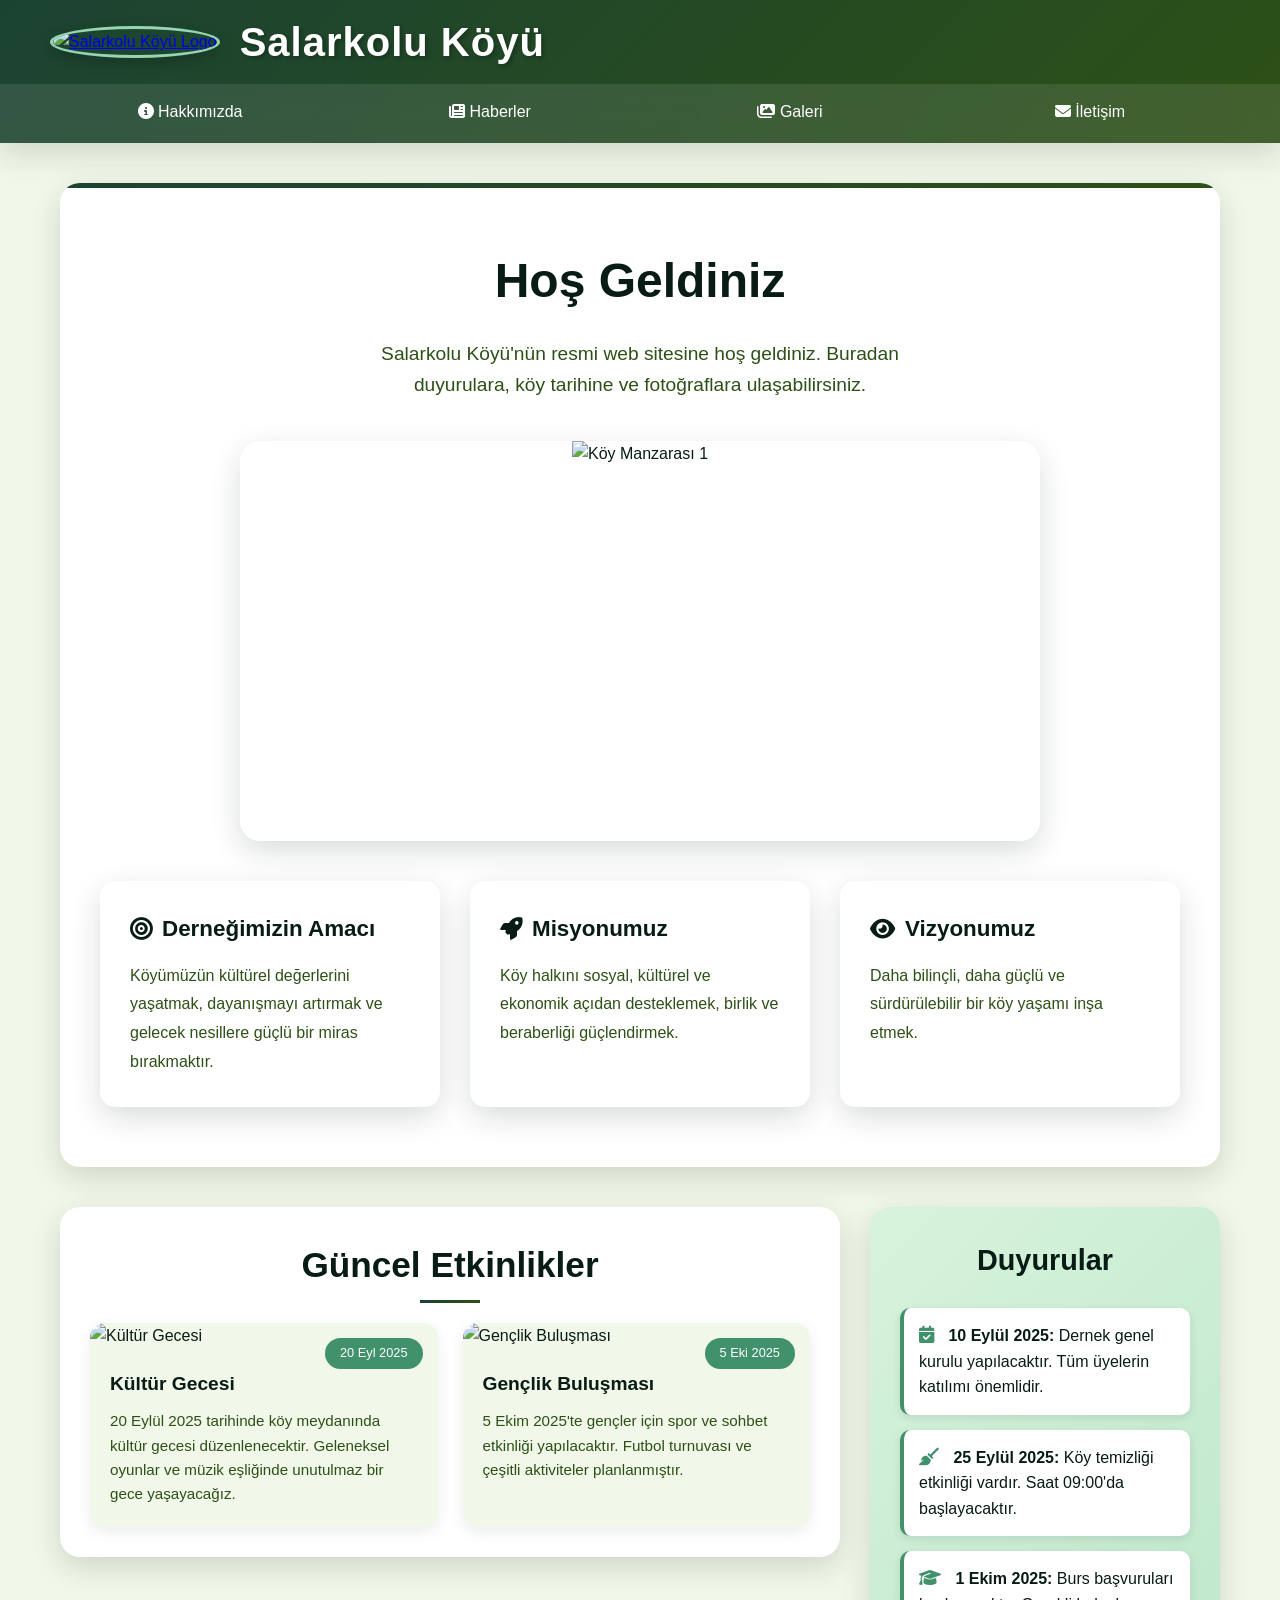
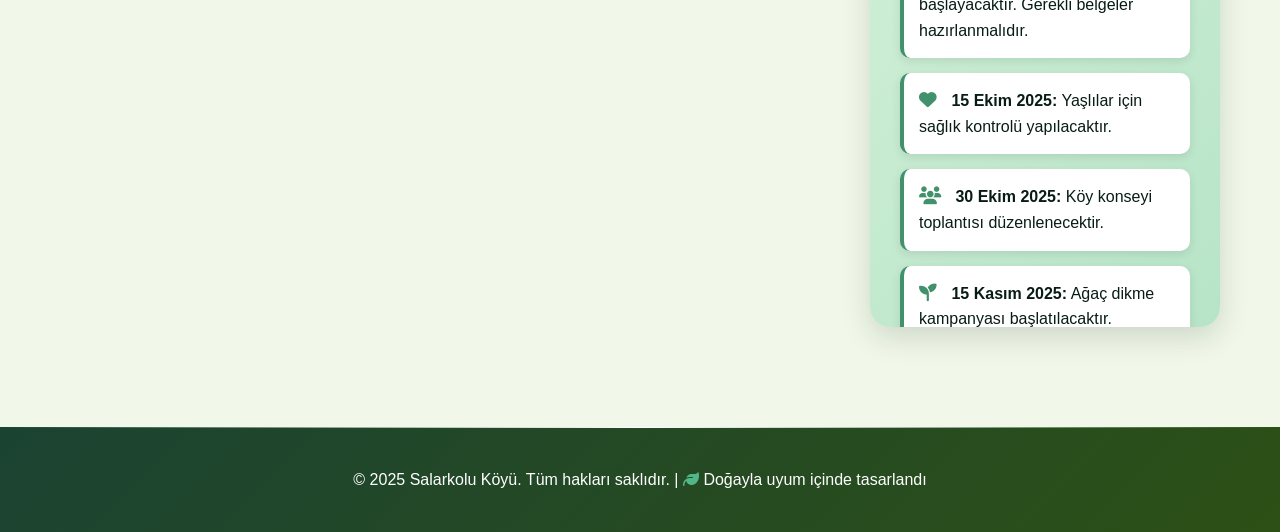
==== index.html @ dda54073 "Add files via upload" ====
<!DOCTYPE html>
<html lang="tr">
<head>
    <meta charset="UTF-8">
    <meta name="viewport" content="width=device-width, initial-scale=1.0">
    <title>Salarkolu Köyü - Resmi Web Sitesi</title>
    <link href="https://cdnjs.cloudflare.com/ajax/libs/font-awesome/6.4.0/css/all.min.css" rel="stylesheet">
    <link rel="stylesheet" href="anasayfa.css">
</head>
<body>
    <!-- Loading Screen -->
    <div class="loading-screen" id="loadingScreen">
        <div class="spinner"></div>
    </div>

    
 

    <header>
        <div class="header-top">
    <!-- LOGO -->
<a href="index.html">
    <img src="img/logo.jpg" alt="Salarkolu Köyü Logo" class="logo">
</a>

    
    <div class="site-title">
        <h1>Salarkolu Köyü</h1>
    </div>
    
    <button class="mobile-menu-toggle" id="mobileMenuToggle">
        <i class="fas fa-bars"></i>
    </button>
</div>


        <nav>
            <ul id="navMenu">
                <li class="dropdown">
                    <a href="hakkımızda.html"><i class="fas fa-info-circle"></i> Hakkımızda</a>
                </li>
                <li class="dropdown">
                    <a href="haberler.html"><i class="fas fa-newspaper"></i> Haberler</a>
                </li>
                <li class="dropdown">
                    <a href="galeri.html"><i class="fas fa-images"></i> Galeri</a>
                </li>
                <li><a href="iletişim.html"><i class="fas fa-envelope"></i> İletişim</a></li>
            </ul>
        </nav>
    </header>

    <main>
        <section class="hero fade-in">
            <h2>Hoş Geldiniz</h2>
            <p>Salarkolu Köyü'nün resmi web sitesine hoş geldiniz. Buradan duyurulara, köy tarihine ve fotoğraflara ulaşabilirsiniz.</p>
            
            <!-- ANA SAYFA SLIDER FOTOĞRAFLARI GÜNCELLENDİ -->
            <div class="slider">
                <div class="slider-container" id="sliderContainer">
                    <div class="slide active">
                        <img src="img/foto1.jpg" alt="Köy Manzarası 1">
                    </div>
                    <div class="slide">
                        <img src="img/foto2.jpg" alt="Köy Manzarası 2">
                    </div>
                    <div class="slide">
                        <img src="img/foto3.jpg" alt="Köy Manzarası 3">
                    </div>
                    <div class="slide">
                        <img src="img/foto4.jpg" alt="Köy Manzarası 4">
                    </div>
                    <div class="slide">
                        <img src="img/foto5.jpg" alt="Köy Manzarası 5">
                    </div>
                    <div class="slide">
                        <img src="img/foto6.jpg" alt="Köy Manzarası 6">
                    </div>
                </div>
                
                <button class="slider-arrow prev" id="prevSlide">
                    <i class="fas fa-chevron-left"></i>
                </button>
                <button class="slider-arrow next" id="nextSlide">
                    <i class="fas fa-chevron-right"></i>
                </button>
                
                <div class="slider-nav" id="sliderNav"></div>
            </div>

            <div class="about-association fade-in">
                <div class="about-card">
                    <h3><i class="fas fa-bullseye"></i> Derneğimizin Amacı</h3>
                    <p>Köyümüzün kültürel değerlerini yaşatmak, dayanışmayı artırmak ve gelecek nesillere güçlü bir miras bırakmaktır.</p>
                </div>

                <div class="about-card">
                    <h3><i class="fas fa-rocket"></i> Misyonumuz</h3>
                    <p>Köy halkını sosyal, kültürel ve ekonomik açıdan desteklemek, birlik ve beraberliği güçlendirmek.</p>
                </div>

                <div class="about-card">
                    <h3><i class="fas fa-eye"></i> Vizyonumuz</h3>
                    <p>Daha bilinçli, daha güçlü ve sürdürülebilir bir köy yaşamı inşa etmek.</p>
                </div>
            </div>
        </section>

        <div class="content-grid">
            <section class="news fade-in">
                <h2>Güncel Etkinlikler</h2>
                <div class="news-container">
                    <article class="news-card" style="position: relative;">
                        <div class="news-card-date">20 Eyl 2025</div>
                        <img src="img/foto1.jpg" alt="Kültür Gecesi">
                        <div class="news-card-content">
                            <h3>Kültür Gecesi</h3>
                            <p>20 Eylül 2025 tarihinde köy meydanında kültür gecesi düzenlenecektir. Geleneksel oyunlar ve müzik eşliğinde unutulmaz bir gece yaşayacağız.</p>
                        </div>
                    </article>

                    <article class="news-card" style="position: relative;">
                        <div class="news-card-date">5 Eki 2025</div>
                        <img src="img/foto2.jpg" alt="Gençlik Buluşması">
                        <div class="news-card-content">
                            <h3>Gençlik Buluşması</h3>
                            <p>5 Ekim 2025'te gençler için spor ve sohbet etkinliği yapılacaktır. Futbol turnuvası ve çeşitli aktiviteler planlanmıştır.</p>
                        </div>
                    </article>
                </div>
            </section>

            <aside class="announcements fade-in">
                <h2>Duyurular</h2>
                <ul>
                    <li>
                        <i class="fas fa-calendar-check"></i>
                        <strong>10 Eylül 2025:</strong> Dernek genel kurulu yapılacaktır. Tüm üyelerin katılımı önemlidir.
                    </li>
                    <li>
                        <i class="fas fa-broom"></i>
                        <strong>25 Eylül 2025:</strong> Köy temizliği etkinliği vardır. Saat 09:00'da başlayacaktır.
                    </li>
                    <li>
                        <i class="fas fa-graduation-cap"></i>
                        <strong>1 Ekim 2025:</strong> Burs başvuruları başlayacaktır. Gerekli belgeler hazırlanmalıdır.
                    </li>
                    <li>
                        <i class="fas fa-heart"></i>
                        <strong>15 Ekim 2025:</strong> Yaşlılar için sağlık kontrolü yapılacaktır.
                    </li>
                    <li>
                        <i class="fas fa-users"></i>
                        <strong>30 Ekim 2025:</strong> Köy konseyi toplantısı düzenlenecektir.
                    </li>
                    <li>
                        <i class="fas fa-seedling"></i>
                        <strong>15 Kasım 2025:</strong> Ağaç dikme kampanyası başlatılacaktır.
                    </li>
                </ul>
            </aside>
        </div>
    </main>

    <footer>
        <p>&copy; 2025 Salarkolu Köyü. Tüm hakları saklıdır. | <i class="fas fa-leaf" style="color: #52b788;"></i> Doğayla uyum içinde tasarlandı</p>
    </footer>

    <script src="script.js"></script>
</body>
</html>
---- anasayfa.css ----
:root {
    --primary-color: #1b4332;
    --secondary-color: #2d5016;
    --accent-color: #52b788;
    --success-color: #40916c;
    --light-green: #95d5b2;
    --dark-green: #081c15;
    --light-bg: #f1f8e9;
    --dark-text: #081c15;
    --light-text: #2d5016;
    --white: #ffffff;
    --shadow: 0 10px 30px rgba(8,28,21,0.15);
    --shadow-hover: 0 20px 40px rgba(8,28,21,0.2);
    --gradient: linear-gradient(135deg, #1b4332 0%, #2d5016 100%);
    --gradient-green: linear-gradient(135deg, #d8f3dc 0%, #b7e4c7 100%);
    --gradient-light: linear-gradient(135deg, #95d5b2 0%, #74c69d 100%);
}

* {
    margin: 0;
    padding: 0;
    box-sizing: border-box;
}

body {
    font-family: 'Segoe UI', Tahoma, Geneva, Verdana, sans-serif;
    line-height: 1.6;
    color: var(--dark-text);
    background-color: var(--light-bg);
    overflow-x: hidden;
}

/* ==================== LOGO VE HEADER ==================== */
header {
    background: var(--gradient);
    color: var(--white);
    position: sticky;
    top: 0;
    z-index: 100;
    box-shadow: var(--shadow);
}

.header-top {
    display: flex;
    align-items: center;
    gap: 20px;
    padding: 10px;
    max-width: 1200px;
    margin: 0 auto;
}

.logo {
    width: 80px;
    height: 80px;
    border-radius: 50%;
    object-fit: cover;
    border: 3px solid var(--light-green);
    box-shadow: 0 5px 15px rgba(0,0,0,0.2);
    animation: fadeInLeft 1s ease-out;
}

.site-title h1 {
    font-size: 2.5rem;
    font-weight: 700;
    letter-spacing: 1px;
    text-shadow: 2px 2px 4px rgba(0,0,0,0.3);
    animation: fadeInRight 1s ease-out;
}

/* Navigation */
nav {
    background: rgba(255,255,255,0.1);
    backdrop-filter: blur(10px);
}

nav ul {
    list-style: none;
    display: flex;
    gap: 0;
    max-width: 1200px;
    margin: 0 auto;
    padding: 0;
}

nav ul li {
    position: relative;
    flex: 1;
}

nav ul li a {
    color: var(--white);
    text-decoration: none;
    padding: 15px 20px;
    display: block;
    text-align: center;
    font-weight: 500;
    transition: all 0.3s ease;
    border-bottom: 3px solid transparent;
}

nav ul li:hover > a,
nav ul li.active > a {
    background: rgba(255,255,255,0.2);
    border-bottom-color: var(--light-green);
    transform: translateY(-2px);
}

.dropdown-content {
    position: absolute;
    top: 100%;
    left: 0;
    right: 0;
    background: var(--white);
    box-shadow: var(--shadow);
    border-radius: 0 0 10px 10px;
    opacity: 0;
    visibility: hidden;
    transform: translateY(-10px);
    transition: all 0.3s ease;
    z-index: 200;
}

.dropdown:hover .dropdown-content {
    opacity: 1;
    visibility: visible;
    transform: translateY(0);
}

.dropdown-content li a {
    color: var(--dark-text);
    padding: 12px 20px;
    border: none;
    border-bottom: 1px solid var(--light-bg);
}

.dropdown-content li:last-child a {
    border-bottom: none;
}

.dropdown-content li a:hover {
    background: var(--light-bg);
    color: var(--success-color);
    transform: translateX(5px);
}

/* Mobile Menu Toggle */
.mobile-menu-toggle {
    display: none;
    background: none;
    border: none;
    color: var(--white);
    font-size: 24px;
    cursor: pointer;
    margin-left: auto;
}


/* Main Content */
main {
    max-width: 1200px;
    margin: 0 auto;
    padding: 40px 20px;
}

/* Hero Section */
.hero {
    text-align: center;
    padding: 60px 40px;
    background: var(--white);
    border-radius: 20px;
    box-shadow: var(--shadow);
    margin-bottom: 40px;
    position: relative;
    overflow: hidden;
}

.hero::before {
    content: '';
    position: absolute;
    top: 0;
    left: 0;
    right: 0;
    height: 5px;
    background: var(--gradient);
}

.hero h2 {
    font-size: 3rem;
    margin-bottom: 20px;
    color: var(--dark-text);
    animation: fadeInUp 1s ease-out 0.3s both;
}

.hero > p {
    font-size: 1.2rem;
    color: var(--light-text);
    max-width: 600px;
    margin: 0 auto 40px;
    animation: fadeInUp 1s ease-out 0.5s both;
}

/* Image Slider */
.slider {
    max-width: 800px;
    margin: 0 auto 40px;
    border-radius: 20px;
    overflow: hidden;
    box-shadow: var(--shadow);
    position: relative;
    animation: fadeInUp 1s ease-out 0.7s both;
}

.slider-container {
    position: relative;
    width: 100%;
    height: 400px;
}

.slide {
    position: absolute;
    top: 0;
    left: 0;
    width: 100%;
    height: 100%;
    opacity: 0;
    transition: opacity 1s ease-in-out;
}

.slide.active {
    opacity: 1;
}

.slide img {
    width: 100%;
    height: 100%;
    object-fit: cover;
}

.slider-nav {
    position: absolute;
    bottom: 20px;
    left: 50%;
    transform: translateX(-50%);
    display: flex;
    gap: 10px;
}

.slider-dot {
    width: 12px;
    height: 12px;
    border-radius: 50%;
    background: rgba(255,255,255,0.5);
    cursor: pointer;
    transition: all 0.3s ease;
}

.slider-dot.active {
    background: var(--white);
    transform: scale(1.3);
}

.slider-arrow {
    position: absolute;
    top: 50%;
    transform: translateY(-50%);
    background: rgba(0,0,0,0.5);
    color: var(--white);
    border: none;
    width: 50px;
    height: 50px;
    border-radius: 50%;
    cursor: pointer;
    font-size: 20px;
    transition: all 0.3s ease;
    opacity: 0;
}

.slider:hover .slider-arrow {
    opacity: 1;
}

.slider-arrow.prev {
    left: 20px;
}

.slider-arrow.next {
    right: 20px;
}

.slider-arrow:hover {
    background: rgba(0,0,0,0.7);
    transform: translateY(-50%) scale(1.1);
}

/* About Section */
.about-association {
    display: grid;
    grid-template-columns: repeat(auto-fit, minmax(300px, 1fr));
    gap: 30px;
    margin-top: 40px;
}

.about-card {
    background: var(--white);
    padding: 30px;
    border-radius: 15px;
    box-shadow: var(--shadow);
    text-align: left;
    transition: all 0.3s ease;
    position: relative;
    overflow: hidden;
}

.about-card::before {
    content: '';
    position: absolute;
    top: 0;
    left: 0;
    width: 100%;
    height: 4px;
    background: var(--gradient);
    transform: scaleX(0);
    transition: transform 0.3s ease;
}

.about-card:hover {
    transform: translateY(-5px);
    box-shadow: var(--shadow-hover);
}

.about-card:hover::before {
    transform: scaleX(1);
}

.about-card h3 {
    color: var(--dark-text);
    margin-bottom: 15px;
    font-size: 1.4rem;
    display: flex;
    align-items: center;
    gap: 10px;
}

.about-card p {
    color: var(--light-text);
    line-height: 1.8;
}

/* Content Grid */
.content-grid {
    display: grid;
    grid-template-columns: 1fr 350px;
    gap: 30px;
    margin-top: 40px;
    align-items: start;
}

/* Sticky Announcements */
.announcements {
    position: sticky;
    top: 20px;
    background: var(--gradient-green);
    padding: 30px;
    border-radius: 20px;
    box-shadow: var(--shadow);
    height: fit-content;
    max-height: 80vh;
    overflow-y: auto;
}

/* News Section */
.news {
    background: var(--white);
    padding: 30px;
    border-radius: 20px;
    box-shadow: var(--shadow);
}

.news h2 {
    margin-bottom: 30px;
    color: var(--dark-text);
    text-align: center;
    font-size: 2.2rem;
    position: relative;
}

.news h2::after {
    content: '';
    position: absolute;
    bottom: -10px;
    left: 50%;
    transform: translateX(-50%);
    width: 60px;
    height: 3px;
    background: var(--gradient);
}

.news-container {
    display: grid;
    grid-template-columns: repeat(auto-fit, minmax(280px, 1fr));
    gap: 25px;
}

.news-card {
    background: var(--light-bg);
    border-radius: 15px;
    overflow: hidden;
    box-shadow: 0 5px 15px rgba(0,0,0,0.08);
    transition: all 0.3s ease;
    cursor: pointer;
}

.news-card:hover {
    transform: translateY(-8px);
    box-shadow: var(--shadow-hover);
}

.news-card img {
    width: 100%;
    height: 200px;
    object-fit: cover;
    transition: transform 0.3s ease;
}

.news-card:hover img {
    transform: scale(1.05);
}

.news-card-content {
    padding: 20px;
}

.news-card h3 {
    color: var(--dark-text);
    margin-bottom: 10px;
    font-size: 1.2rem;
}

.news-card p {
    color: var(--light-text);
    font-size: 0.95rem;
    line-height: 1.6;
}

.news-card-date {
    background: var(--success-color);
    color: var(--white);
    padding: 5px 15px;
    border-radius: 20px;
    font-size: 0.8rem;
    position: absolute;
    top: 15px;
    right: 15px;
}

.announcements h2 {
    margin-bottom: 25px;
    color: var(--dark-text);
    text-align: center;
    font-size: 1.8rem;
}

.announcements ul {
    list-style: none;
}

.announcements li {
    background: var(--white);
    margin-bottom: 15px;
    padding: 15px;
    border-radius: 10px;
    box-shadow: 0 3px 10px rgba(8,28,21,0.1);
    border-left: 4px solid var(--success-color);
    transition: all 0.3s ease;
    cursor: pointer;
}

.announcements li:hover {
    transform: translateX(5px);
    box-shadow: 0 5px 15px rgba(8,28,21,0.15);
    border-left-color: var(--accent-color);
}

.announcements li i {
    color: var(--success-color);
    margin-right: 10px;
    font-size: 1.1rem;
}

/* Footer */
footer {
    background: var(--gradient);
    color: var(--white);
    text-align: center;
    padding: 40px 20px;
    margin-top: 60px;
    position: relative;
}

footer::before {
    content: '';
    position: absolute;
    top: 0;
    left: 0;
    right: 0;
    height: 1px;
    background: linear-gradient(90deg, transparent, var(--white), transparent);
}

/* Animations */
@keyframes fadeInUp {
    from {
        opacity: 0;
        transform: translateY(30px);
    }
    to {
        opacity: 1;
        transform: translateY(0);
    }
}

@keyframes fadeInLeft {
    from {
        opacity: 0;
        transform: translateX(-30px);
    }
    to {
        opacity: 1;
        transform: translateX(0);
    }
}

@keyframes fadeInRight {
    from {
        opacity: 0;
        transform: translateX(30px);
    }
    to {
        opacity: 1;
        transform: translateX(0);
    }
}

.fade-in {
    opacity: 0;
    transform: translateY(30px);
    transition: all 0.6s ease;
}

.fade-in.visible {
    opacity: 1;
    transform: translateY(0);
}

/* Responsive Design */
@media (max-width: 768px) {
    .mobile-menu-toggle {
        display: block;
    }

    nav ul {
        display: none;
        flex-direction: column;
        position: absolute;
        top: 100%;
        left: 0;
        right: 0;
        background: var(--white);
        box-shadow: var(--shadow);
    }

    nav ul.active {
        display: flex;
    }

    nav ul li a {
        color: var(--dark-text);
        border-bottom: 1px solid var(--light-bg);
    }

    .content-grid {
        grid-template-columns: 1fr;
    }

    .announcements {
        position: static;
        order: -1;
        max-height: none;
    }

    .hero h2 {
        font-size: 2rem;
    }

    .site-title h1 {
        font-size: 1.8rem;
    }

    .slider-container {
        height: 250px;
    }

    .about-association {
        grid-template-columns: 1fr;
    }
}

/* Utility Classes */
.text-center { text-align: center; }
.mb-20 { margin-bottom: 20px; }
.mt-20 { margin-top: 20px; }
.p-20 { padding: 20px; }

/* Ripple Effect Styles */
.ripple {
    position: absolute;
    border-radius: 50%;
    background-color: rgba(255, 255, 255, 0.6);
    transform: scale(0);
    animation: ripple 600ms linear;
    pointer-events: none;
}

@keyframes ripple {
    to {
        transform: scale(4);
        opacity: 0;
    }
}
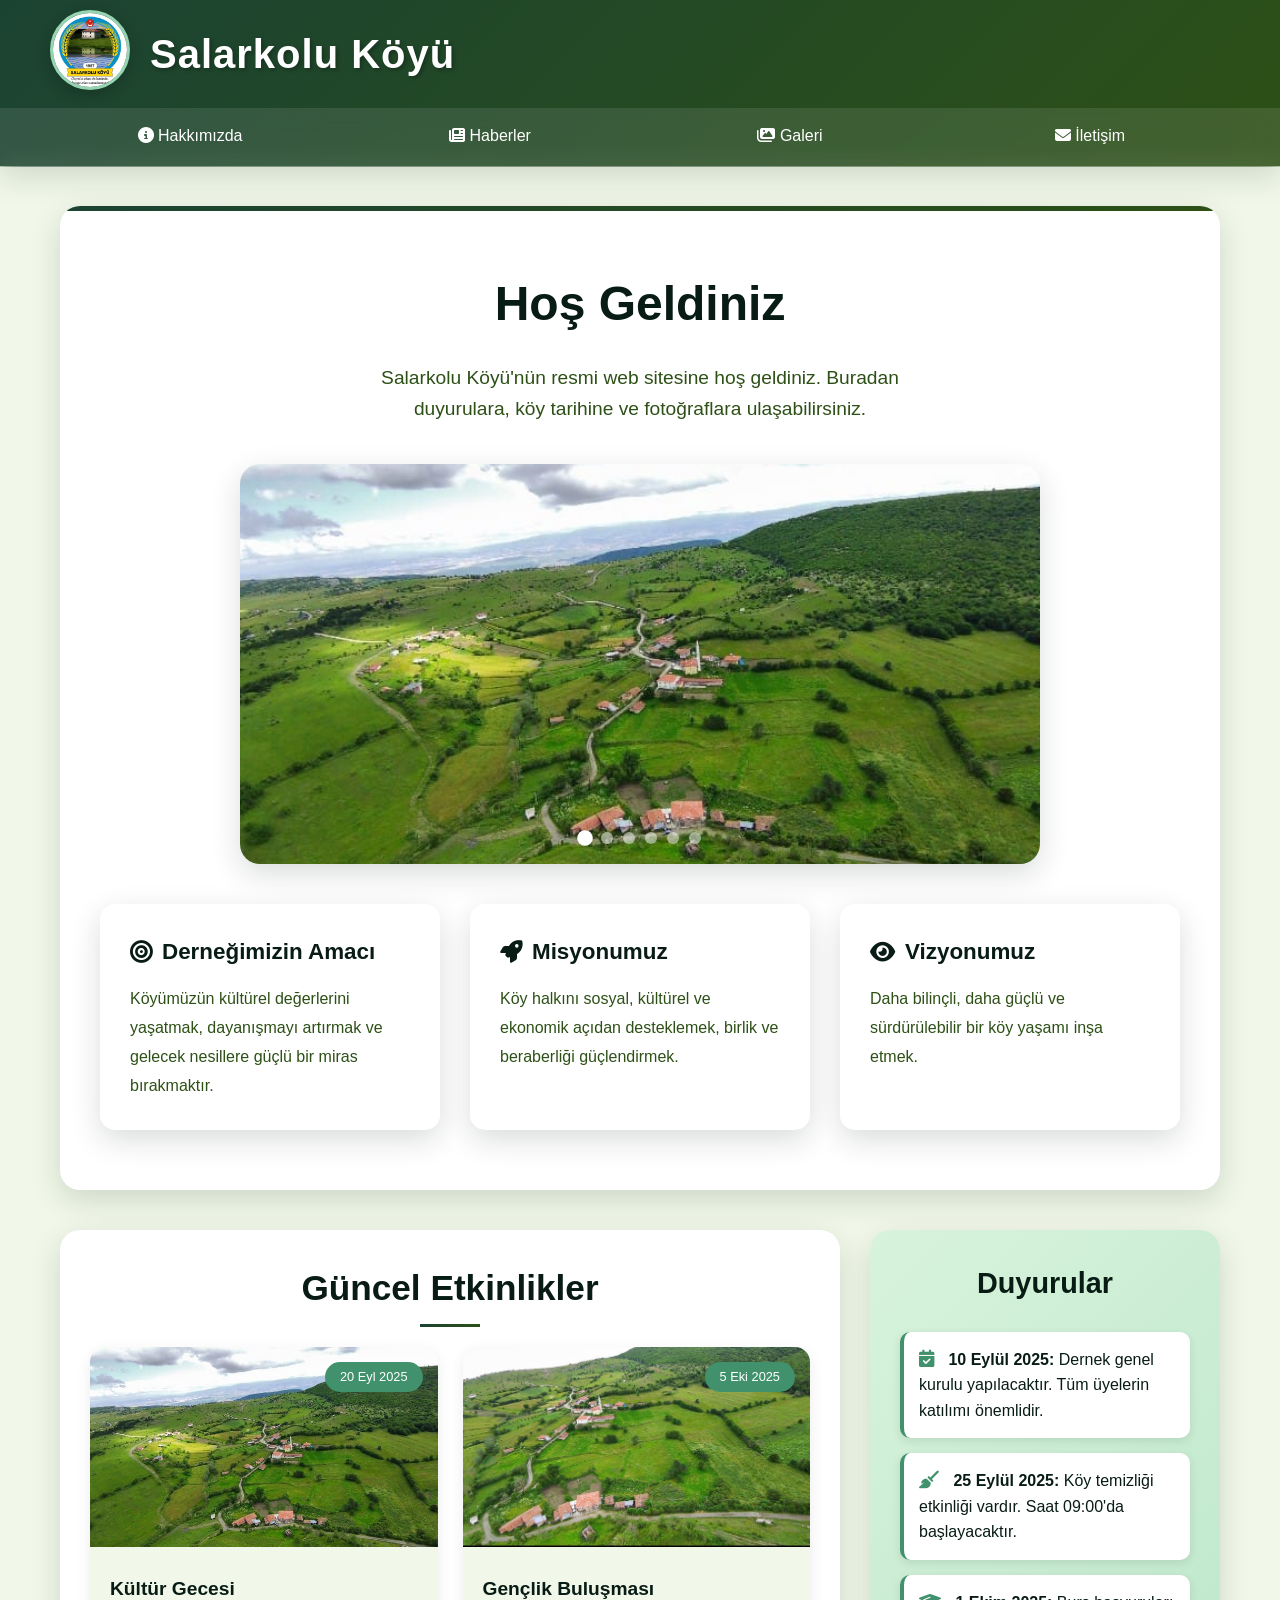
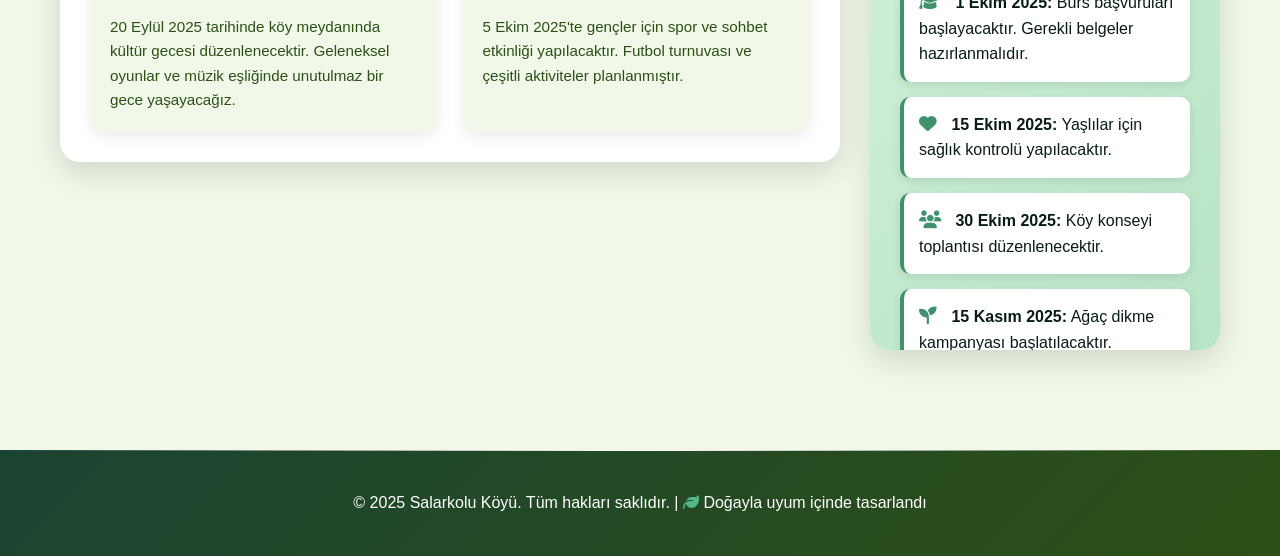
==== commit 28bd4829: "README ve proje dosyalari guncellendi" ====
--- a/index.html
+++ b/index.html
@@ -1,172 +1,172 @@
-
-<!DOCTYPE html>
-<html lang="tr">
-<head>
-    <meta charset="UTF-8">
-    <meta name="viewport" content="width=device-width, initial-scale=1.0">
-    <title>Salarkolu Köyü - Resmi Web Sitesi</title>
-    <link href="https://cdnjs.cloudflare.com/ajax/libs/font-awesome/6.4.0/css/all.min.css" rel="stylesheet">
-    <link rel="stylesheet" href="anasayfa.css">
-</head>
-<body>
-    <!-- Loading Screen -->
-    <div class="loading-screen" id="loadingScreen">
-        <div class="spinner"></div>
-    </div>
-
-    
- 
-
-    <header>
-        <div class="header-top">
-    <!-- LOGO -->
-<a href="index.html">
-    <img src="img/logo.jpg" alt="Salarkolu Köyü Logo" class="logo">
-</a>
-
-    
-    <div class="site-title">
-        <h1>Salarkolu Köyü</h1>
-    </div>
-    
-    <button class="mobile-menu-toggle" id="mobileMenuToggle">
-        <i class="fas fa-bars"></i>
-    </button>
-</div>
-
-
-        <nav>
-            <ul id="navMenu">
-                <li class="dropdown">
-                    <a href="hakkımızda.html"><i class="fas fa-info-circle"></i> Hakkımızda</a>
-                </li>
-                <li class="dropdown">
-                    <a href="haberler.html"><i class="fas fa-newspaper"></i> Haberler</a>
-                </li>
-                <li class="dropdown">
-                    <a href="galeri.html"><i class="fas fa-images"></i> Galeri</a>
-                </li>
-                <li><a href="iletişim.html"><i class="fas fa-envelope"></i> İletişim</a></li>
-            </ul>
-        </nav>
-    </header>
-
-    <main>
-        <section class="hero fade-in">
-            <h2>Hoş Geldiniz</h2>
-            <p>Salarkolu Köyü'nün resmi web sitesine hoş geldiniz. Buradan duyurulara, köy tarihine ve fotoğraflara ulaşabilirsiniz.</p>
-            
-            <!-- ANA SAYFA SLIDER FOTOĞRAFLARI GÜNCELLENDİ -->
-            <div class="slider">
-                <div class="slider-container" id="sliderContainer">
-                    <div class="slide active">
-                        <img src="img/foto1.jpg" alt="Köy Manzarası 1">
-                    </div>
-                    <div class="slide">
-                        <img src="img/foto2.jpg" alt="Köy Manzarası 2">
-                    </div>
-                    <div class="slide">
-                        <img src="img/foto3.jpg" alt="Köy Manzarası 3">
-                    </div>
-                    <div class="slide">
-                        <img src="img/foto4.jpg" alt="Köy Manzarası 4">
-                    </div>
-                    <div class="slide">
-                        <img src="img/foto5.jpg" alt="Köy Manzarası 5">
-                    </div>
-                    <div class="slide">
-                        <img src="img/foto6.jpg" alt="Köy Manzarası 6">
-                    </div>
-                </div>
-                
-                <button class="slider-arrow prev" id="prevSlide">
-                    <i class="fas fa-chevron-left"></i>
-                </button>
-                <button class="slider-arrow next" id="nextSlide">
-                    <i class="fas fa-chevron-right"></i>
-                </button>
-                
-                <div class="slider-nav" id="sliderNav"></div>
-            </div>
-
-            <div class="about-association fade-in">
-                <div class="about-card">
-                    <h3><i class="fas fa-bullseye"></i> Derneğimizin Amacı</h3>
-                    <p>Köyümüzün kültürel değerlerini yaşatmak, dayanışmayı artırmak ve gelecek nesillere güçlü bir miras bırakmaktır.</p>
-                </div>
-
-                <div class="about-card">
-                    <h3><i class="fas fa-rocket"></i> Misyonumuz</h3>
-                    <p>Köy halkını sosyal, kültürel ve ekonomik açıdan desteklemek, birlik ve beraberliği güçlendirmek.</p>
-                </div>
-
-                <div class="about-card">
-                    <h3><i class="fas fa-eye"></i> Vizyonumuz</h3>
-                    <p>Daha bilinçli, daha güçlü ve sürdürülebilir bir köy yaşamı inşa etmek.</p>
-                </div>
-            </div>
-        </section>
-
-        <div class="content-grid">
-            <section class="news fade-in">
-                <h2>Güncel Etkinlikler</h2>
-                <div class="news-container">
-                    <article class="news-card" style="position: relative;">
-                        <div class="news-card-date">20 Eyl 2025</div>
-                        <img src="img/foto1.jpg" alt="Kültür Gecesi">
-                        <div class="news-card-content">
-                            <h3>Kültür Gecesi</h3>
-                            <p>20 Eylül 2025 tarihinde köy meydanında kültür gecesi düzenlenecektir. Geleneksel oyunlar ve müzik eşliğinde unutulmaz bir gece yaşayacağız.</p>
-                        </div>
-                    </article>
-
-                    <article class="news-card" style="position: relative;">
-                        <div class="news-card-date">5 Eki 2025</div>
-                        <img src="img/foto2.jpg" alt="Gençlik Buluşması">
-                        <div class="news-card-content">
-                            <h3>Gençlik Buluşması</h3>
-                            <p>5 Ekim 2025'te gençler için spor ve sohbet etkinliği yapılacaktır. Futbol turnuvası ve çeşitli aktiviteler planlanmıştır.</p>
-                        </div>
-                    </article>
-                </div>
-            </section>
-
-            <aside class="announcements fade-in">
-                <h2>Duyurular</h2>
-                <ul>
-                    <li>
-                        <i class="fas fa-calendar-check"></i>
-                        <strong>10 Eylül 2025:</strong> Dernek genel kurulu yapılacaktır. Tüm üyelerin katılımı önemlidir.
-                    </li>
-                    <li>
-                        <i class="fas fa-broom"></i>
-                        <strong>25 Eylül 2025:</strong> Köy temizliği etkinliği vardır. Saat 09:00'da başlayacaktır.
-                    </li>
-                    <li>
-                        <i class="fas fa-graduation-cap"></i>
-                        <strong>1 Ekim 2025:</strong> Burs başvuruları başlayacaktır. Gerekli belgeler hazırlanmalıdır.
-                    </li>
-                    <li>
-                        <i class="fas fa-heart"></i>
-                        <strong>15 Ekim 2025:</strong> Yaşlılar için sağlık kontrolü yapılacaktır.
-                    </li>
-                    <li>
-                        <i class="fas fa-users"></i>
-                        <strong>30 Ekim 2025:</strong> Köy konseyi toplantısı düzenlenecektir.
-                    </li>
-                    <li>
-                        <i class="fas fa-seedling"></i>
-                        <strong>15 Kasım 2025:</strong> Ağaç dikme kampanyası başlatılacaktır.
-                    </li>
-                </ul>
-            </aside>
-        </div>
-    </main>
-
-    <footer>
-        <p>&copy; 2025 Salarkolu Köyü. Tüm hakları saklıdır. | <i class="fas fa-leaf" style="color: #52b788;"></i> Doğayla uyum içinde tasarlandı</p>
-    </footer>
-
-    <script src="script.js"></script>
-</body>
-</html>
+
+<!DOCTYPE html>
+<html lang="tr">
+<head>
+    <meta charset="UTF-8">
+    <meta name="viewport" content="width=device-width, initial-scale=1.0">
+    <title>Salarkolu Köyü - Resmi Web Sitesi</title>
+    <link href="https://cdnjs.cloudflare.com/ajax/libs/font-awesome/6.4.0/css/all.min.css" rel="stylesheet">
+    <link rel="stylesheet" href="anasayfa.css">
+</head>
+<body>
+    <!-- Loading Screen -->
+    <div class="loading-screen" id="loadingScreen">
+        <div class="spinner"></div>
+    </div>
+
+    
+ 
+
+    <header>
+        <div class="header-top">
+    <!-- LOGO -->
+<a href="index.html">
+    <img src="img/logo.jpg" alt="Salarkolu Köyü Logo" class="logo">
+</a>
+
+    
+    <div class="site-title">
+        <h1>Salarkolu Köyü</h1>
+    </div>
+    
+    <button class="mobile-menu-toggle" id="mobileMenuToggle">
+        <i class="fas fa-bars"></i>
+    </button>
+</div>
+
+
+        <nav>
+            <ul id="navMenu">
+                <li class="dropdown">
+                    <a href="hakkımızda.html"><i class="fas fa-info-circle"></i> Hakkımızda</a>
+                </li>
+                <li class="dropdown">
+                    <a href="haberler.html"><i class="fas fa-newspaper"></i> Haberler</a>
+                </li>
+                <li class="dropdown">
+                    <a href="galeri.html"><i class="fas fa-images"></i> Galeri</a>
+                </li>
+                <li><a href="iletişim.html"><i class="fas fa-envelope"></i> İletişim</a></li>
+            </ul>
+        </nav>
+    </header>
+
+    <main>
+        <section class="hero fade-in">
+            <h2>Hoş Geldiniz</h2>
+            <p>Salarkolu Köyü'nün resmi web sitesine hoş geldiniz. Buradan duyurulara, köy tarihine ve fotoğraflara ulaşabilirsiniz.</p>
+            
+            <!-- ANA SAYFA SLIDER FOTOĞRAFLARI GÜNCELLENDİ -->
+            <div class="slider">
+                <div class="slider-container" id="sliderContainer">
+                    <div class="slide active">
+                        <img src="img/foto1.jpg" alt="Köy Manzarası 1">
+                    </div>
+                    <div class="slide">
+                        <img src="img/foto2.jpg" alt="Köy Manzarası 2">
+                    </div>
+                    <div class="slide">
+                        <img src="img/foto3.jpg" alt="Köy Manzarası 3">
+                    </div>
+                    <div class="slide">
+                        <img src="img/foto4.jpg" alt="Köy Manzarası 4">
+                    </div>
+                    <div class="slide">
+                        <img src="img/foto5.jpg" alt="Köy Manzarası 5">
+                    </div>
+                    <div class="slide">
+                        <img src="img/foto6.jpg" alt="Köy Manzarası 6">
+                    </div>
+                </div>
+                
+                <button class="slider-arrow prev" id="prevSlide">
+                    <i class="fas fa-chevron-left"></i>
+                </button>
+                <button class="slider-arrow next" id="nextSlide">
+                    <i class="fas fa-chevron-right"></i>
+                </button>
+                
+                <div class="slider-nav" id="sliderNav"></div>
+            </div>
+
+            <div class="about-association fade-in">
+                <div class="about-card">
+                    <h3><i class="fas fa-bullseye"></i> Derneğimizin Amacı</h3>
+                    <p>Köyümüzün kültürel değerlerini yaşatmak, dayanışmayı artırmak ve gelecek nesillere güçlü bir miras bırakmaktır.</p>
+                </div>
+
+                <div class="about-card">
+                    <h3><i class="fas fa-rocket"></i> Misyonumuz</h3>
+                    <p>Köy halkını sosyal, kültürel ve ekonomik açıdan desteklemek, birlik ve beraberliği güçlendirmek.</p>
+                </div>
+
+                <div class="about-card">
+                    <h3><i class="fas fa-eye"></i> Vizyonumuz</h3>
+                    <p>Daha bilinçli, daha güçlü ve sürdürülebilir bir köy yaşamı inşa etmek.</p>
+                </div>
+            </div>
+        </section>
+
+        <div class="content-grid">
+            <section class="news fade-in">
+                <h2>Güncel Etkinlikler</h2>
+                <div class="news-container">
+                    <article class="news-card" style="position: relative;">
+                        <div class="news-card-date">20 Eyl 2025</div>
+                        <img src="img/foto1.jpg" alt="Kültür Gecesi">
+                        <div class="news-card-content">
+                            <h3>Kültür Gecesi</h3>
+                            <p>20 Eylül 2025 tarihinde köy meydanında kültür gecesi düzenlenecektir. Geleneksel oyunlar ve müzik eşliğinde unutulmaz bir gece yaşayacağız.</p>
+                        </div>
+                    </article>
+
+                    <article class="news-card" style="position: relative;">
+                        <div class="news-card-date">5 Eki 2025</div>
+                        <img src="img/foto2.jpg" alt="Gençlik Buluşması">
+                        <div class="news-card-content">
+                            <h3>Gençlik Buluşması</h3>
+                            <p>5 Ekim 2025'te gençler için spor ve sohbet etkinliği yapılacaktır. Futbol turnuvası ve çeşitli aktiviteler planlanmıştır.</p>
+                        </div>
+                    </article>
+                </div>
+            </section>
+
+            <aside class="announcements fade-in">
+                <h2>Duyurular</h2>
+                <ul>
+                    <li>
+                        <i class="fas fa-calendar-check"></i>
+                        <strong>10 Eylül 2025:</strong> Dernek genel kurulu yapılacaktır. Tüm üyelerin katılımı önemlidir.
+                    </li>
+                    <li>
+                        <i class="fas fa-broom"></i>
+                        <strong>25 Eylül 2025:</strong> Köy temizliği etkinliği vardır. Saat 09:00'da başlayacaktır.
+                    </li>
+                    <li>
+                        <i class="fas fa-graduation-cap"></i>
+                        <strong>1 Ekim 2025:</strong> Burs başvuruları başlayacaktır. Gerekli belgeler hazırlanmalıdır.
+                    </li>
+                    <li>
+                        <i class="fas fa-heart"></i>
+                        <strong>15 Ekim 2025:</strong> Yaşlılar için sağlık kontrolü yapılacaktır.
+                    </li>
+                    <li>
+                        <i class="fas fa-users"></i>
+                        <strong>30 Ekim 2025:</strong> Köy konseyi toplantısı düzenlenecektir.
+                    </li>
+                    <li>
+                        <i class="fas fa-seedling"></i>
+                        <strong>15 Kasım 2025:</strong> Ağaç dikme kampanyası başlatılacaktır.
+                    </li>
+                </ul>
+            </aside>
+        </div>
+    </main>
+
+    <footer>
+        <p>&copy; 2025 Salarkolu Köyü. Tüm hakları saklıdır. | <i class="fas fa-leaf" style="color: #52b788;"></i> Doğayla uyum içinde tasarlandı</p>
+    </footer>
+
+    <script src="script.js"></script>
+</body>
+</html>
--- a/anasayfa.css
+++ b/anasayfa.css
@@ -1,629 +1,629 @@
-:root {
-    --primary-color: #1b4332;
-    --secondary-color: #2d5016;
-    --accent-color: #52b788;
-    --success-color: #40916c;
-    --light-green: #95d5b2;
-    --dark-green: #081c15;
-    --light-bg: #f1f8e9;
-    --dark-text: #081c15;
-    --light-text: #2d5016;
-    --white: #ffffff;
-    --shadow: 0 10px 30px rgba(8,28,21,0.15);
-    --shadow-hover: 0 20px 40px rgba(8,28,21,0.2);
-    --gradient: linear-gradient(135deg, #1b4332 0%, #2d5016 100%);
-    --gradient-green: linear-gradient(135deg, #d8f3dc 0%, #b7e4c7 100%);
-    --gradient-light: linear-gradient(135deg, #95d5b2 0%, #74c69d 100%);
-}
-
-* {
-    margin: 0;
-    padding: 0;
-    box-sizing: border-box;
-}
-
-body {
-    font-family: 'Segoe UI', Tahoma, Geneva, Verdana, sans-serif;
-    line-height: 1.6;
-    color: var(--dark-text);
-    background-color: var(--light-bg);
-    overflow-x: hidden;
-}
-
-/* ==================== LOGO VE HEADER ==================== */
-header {
-    background: var(--gradient);
-    color: var(--white);
-    position: sticky;
-    top: 0;
-    z-index: 100;
-    box-shadow: var(--shadow);
-}
-
-.header-top {
-    display: flex;
-    align-items: center;
-    gap: 20px;
-    padding: 10px;
-    max-width: 1200px;
-    margin: 0 auto;
-}
-
-.logo {
-    width: 80px;
-    height: 80px;
-    border-radius: 50%;
-    object-fit: cover;
-    border: 3px solid var(--light-green);
-    box-shadow: 0 5px 15px rgba(0,0,0,0.2);
-    animation: fadeInLeft 1s ease-out;
-}
-
-.site-title h1 {
-    font-size: 2.5rem;
-    font-weight: 700;
-    letter-spacing: 1px;
-    text-shadow: 2px 2px 4px rgba(0,0,0,0.3);
-    animation: fadeInRight 1s ease-out;
-}
-
-/* Navigation */
-nav {
-    background: rgba(255,255,255,0.1);
-    backdrop-filter: blur(10px);
-}
-
-nav ul {
-    list-style: none;
-    display: flex;
-    gap: 0;
-    max-width: 1200px;
-    margin: 0 auto;
-    padding: 0;
-}
-
-nav ul li {
-    position: relative;
-    flex: 1;
-}
-
-nav ul li a {
-    color: var(--white);
-    text-decoration: none;
-    padding: 15px 20px;
-    display: block;
-    text-align: center;
-    font-weight: 500;
-    transition: all 0.3s ease;
-    border-bottom: 3px solid transparent;
-}
-
-nav ul li:hover > a,
-nav ul li.active > a {
-    background: rgba(255,255,255,0.2);
-    border-bottom-color: var(--light-green);
-    transform: translateY(-2px);
-}
-
-.dropdown-content {
-    position: absolute;
-    top: 100%;
-    left: 0;
-    right: 0;
-    background: var(--white);
-    box-shadow: var(--shadow);
-    border-radius: 0 0 10px 10px;
-    opacity: 0;
-    visibility: hidden;
-    transform: translateY(-10px);
-    transition: all 0.3s ease;
-    z-index: 200;
-}
-
-.dropdown:hover .dropdown-content {
-    opacity: 1;
-    visibility: visible;
-    transform: translateY(0);
-}
-
-.dropdown-content li a {
-    color: var(--dark-text);
-    padding: 12px 20px;
-    border: none;
-    border-bottom: 1px solid var(--light-bg);
-}
-
-.dropdown-content li:last-child a {
-    border-bottom: none;
-}
-
-.dropdown-content li a:hover {
-    background: var(--light-bg);
-    color: var(--success-color);
-    transform: translateX(5px);
-}
-
-/* Mobile Menu Toggle */
-.mobile-menu-toggle {
-    display: none;
-    background: none;
-    border: none;
-    color: var(--white);
-    font-size: 24px;
-    cursor: pointer;
-    margin-left: auto;
-}
-
-
-/* Main Content */
-main {
-    max-width: 1200px;
-    margin: 0 auto;
-    padding: 40px 20px;
-}
-
-/* Hero Section */
-.hero {
-    text-align: center;
-    padding: 60px 40px;
-    background: var(--white);
-    border-radius: 20px;
-    box-shadow: var(--shadow);
-    margin-bottom: 40px;
-    position: relative;
-    overflow: hidden;
-}
-
-.hero::before {
-    content: '';
-    position: absolute;
-    top: 0;
-    left: 0;
-    right: 0;
-    height: 5px;
-    background: var(--gradient);
-}
-
-.hero h2 {
-    font-size: 3rem;
-    margin-bottom: 20px;
-    color: var(--dark-text);
-    animation: fadeInUp 1s ease-out 0.3s both;
-}
-
-.hero > p {
-    font-size: 1.2rem;
-    color: var(--light-text);
-    max-width: 600px;
-    margin: 0 auto 40px;
-    animation: fadeInUp 1s ease-out 0.5s both;
-}
-
-/* Image Slider */
-.slider {
-    max-width: 800px;
-    margin: 0 auto 40px;
-    border-radius: 20px;
-    overflow: hidden;
-    box-shadow: var(--shadow);
-    position: relative;
-    animation: fadeInUp 1s ease-out 0.7s both;
-}
-
-.slider-container {
-    position: relative;
-    width: 100%;
-    height: 400px;
-}
-
-.slide {
-    position: absolute;
-    top: 0;
-    left: 0;
-    width: 100%;
-    height: 100%;
-    opacity: 0;
-    transition: opacity 1s ease-in-out;
-}
-
-.slide.active {
-    opacity: 1;
-}
-
-.slide img {
-    width: 100%;
-    height: 100%;
-    object-fit: cover;
-}
-
-.slider-nav {
-    position: absolute;
-    bottom: 20px;
-    left: 50%;
-    transform: translateX(-50%);
-    display: flex;
-    gap: 10px;
-}
-
-.slider-dot {
-    width: 12px;
-    height: 12px;
-    border-radius: 50%;
-    background: rgba(255,255,255,0.5);
-    cursor: pointer;
-    transition: all 0.3s ease;
-}
-
-.slider-dot.active {
-    background: var(--white);
-    transform: scale(1.3);
-}
-
-.slider-arrow {
-    position: absolute;
-    top: 50%;
-    transform: translateY(-50%);
-    background: rgba(0,0,0,0.5);
-    color: var(--white);
-    border: none;
-    width: 50px;
-    height: 50px;
-    border-radius: 50%;
-    cursor: pointer;
-    font-size: 20px;
-    transition: all 0.3s ease;
-    opacity: 0;
-}
-
-.slider:hover .slider-arrow {
-    opacity: 1;
-}
-
-.slider-arrow.prev {
-    left: 20px;
-}
-
-.slider-arrow.next {
-    right: 20px;
-}
-
-.slider-arrow:hover {
-    background: rgba(0,0,0,0.7);
-    transform: translateY(-50%) scale(1.1);
-}
-
-/* About Section */
-.about-association {
-    display: grid;
-    grid-template-columns: repeat(auto-fit, minmax(300px, 1fr));
-    gap: 30px;
-    margin-top: 40px;
-}
-
-.about-card {
-    background: var(--white);
-    padding: 30px;
-    border-radius: 15px;
-    box-shadow: var(--shadow);
-    text-align: left;
-    transition: all 0.3s ease;
-    position: relative;
-    overflow: hidden;
-}
-
-.about-card::before {
-    content: '';
-    position: absolute;
-    top: 0;
-    left: 0;
-    width: 100%;
-    height: 4px;
-    background: var(--gradient);
-    transform: scaleX(0);
-    transition: transform 0.3s ease;
-}
-
-.about-card:hover {
-    transform: translateY(-5px);
-    box-shadow: var(--shadow-hover);
-}
-
-.about-card:hover::before {
-    transform: scaleX(1);
-}
-
-.about-card h3 {
-    color: var(--dark-text);
-    margin-bottom: 15px;
-    font-size: 1.4rem;
-    display: flex;
-    align-items: center;
-    gap: 10px;
-}
-
-.about-card p {
-    color: var(--light-text);
-    line-height: 1.8;
-}
-
-/* Content Grid */
-.content-grid {
-    display: grid;
-    grid-template-columns: 1fr 350px;
-    gap: 30px;
-    margin-top: 40px;
-    align-items: start;
-}
-
-/* Sticky Announcements */
-.announcements {
-    position: sticky;
-    top: 20px;
-    background: var(--gradient-green);
-    padding: 30px;
-    border-radius: 20px;
-    box-shadow: var(--shadow);
-    height: fit-content;
-    max-height: 80vh;
-    overflow-y: auto;
-}
-
-/* News Section */
-.news {
-    background: var(--white);
-    padding: 30px;
-    border-radius: 20px;
-    box-shadow: var(--shadow);
-}
-
-.news h2 {
-    margin-bottom: 30px;
-    color: var(--dark-text);
-    text-align: center;
-    font-size: 2.2rem;
-    position: relative;
-}
-
-.news h2::after {
-    content: '';
-    position: absolute;
-    bottom: -10px;
-    left: 50%;
-    transform: translateX(-50%);
-    width: 60px;
-    height: 3px;
-    background: var(--gradient);
-}
-
-.news-container {
-    display: grid;
-    grid-template-columns: repeat(auto-fit, minmax(280px, 1fr));
-    gap: 25px;
-}
-
-.news-card {
-    background: var(--light-bg);
-    border-radius: 15px;
-    overflow: hidden;
-    box-shadow: 0 5px 15px rgba(0,0,0,0.08);
-    transition: all 0.3s ease;
-    cursor: pointer;
-}
-
-.news-card:hover {
-    transform: translateY(-8px);
-    box-shadow: var(--shadow-hover);
-}
-
-.news-card img {
-    width: 100%;
-    height: 200px;
-    object-fit: cover;
-    transition: transform 0.3s ease;
-}
-
-.news-card:hover img {
-    transform: scale(1.05);
-}
-
-.news-card-content {
-    padding: 20px;
-}
-
-.news-card h3 {
-    color: var(--dark-text);
-    margin-bottom: 10px;
-    font-size: 1.2rem;
-}
-
-.news-card p {
-    color: var(--light-text);
-    font-size: 0.95rem;
-    line-height: 1.6;
-}
-
-.news-card-date {
-    background: var(--success-color);
-    color: var(--white);
-    padding: 5px 15px;
-    border-radius: 20px;
-    font-size: 0.8rem;
-    position: absolute;
-    top: 15px;
-    right: 15px;
-}
-
-.announcements h2 {
-    margin-bottom: 25px;
-    color: var(--dark-text);
-    text-align: center;
-    font-size: 1.8rem;
-}
-
-.announcements ul {
-    list-style: none;
-}
-
-.announcements li {
-    background: var(--white);
-    margin-bottom: 15px;
-    padding: 15px;
-    border-radius: 10px;
-    box-shadow: 0 3px 10px rgba(8,28,21,0.1);
-    border-left: 4px solid var(--success-color);
-    transition: all 0.3s ease;
-    cursor: pointer;
-}
-
-.announcements li:hover {
-    transform: translateX(5px);
-    box-shadow: 0 5px 15px rgba(8,28,21,0.15);
-    border-left-color: var(--accent-color);
-}
-
-.announcements li i {
-    color: var(--success-color);
-    margin-right: 10px;
-    font-size: 1.1rem;
-}
-
-/* Footer */
-footer {
-    background: var(--gradient);
-    color: var(--white);
-    text-align: center;
-    padding: 40px 20px;
-    margin-top: 60px;
-    position: relative;
-}
-
-footer::before {
-    content: '';
-    position: absolute;
-    top: 0;
-    left: 0;
-    right: 0;
-    height: 1px;
-    background: linear-gradient(90deg, transparent, var(--white), transparent);
-}
-
-/* Animations */
-@keyframes fadeInUp {
-    from {
-        opacity: 0;
-        transform: translateY(30px);
-    }
-    to {
-        opacity: 1;
-        transform: translateY(0);
-    }
-}
-
-@keyframes fadeInLeft {
-    from {
-        opacity: 0;
-        transform: translateX(-30px);
-    }
-    to {
-        opacity: 1;
-        transform: translateX(0);
-    }
-}
-
-@keyframes fadeInRight {
-    from {
-        opacity: 0;
-        transform: translateX(30px);
-    }
-    to {
-        opacity: 1;
-        transform: translateX(0);
-    }
-}
-
-.fade-in {
-    opacity: 0;
-    transform: translateY(30px);
-    transition: all 0.6s ease;
-}
-
-.fade-in.visible {
-    opacity: 1;
-    transform: translateY(0);
-}
-
-/* Responsive Design */
-@media (max-width: 768px) {
-    .mobile-menu-toggle {
-        display: block;
-    }
-
-    nav ul {
-        display: none;
-        flex-direction: column;
-        position: absolute;
-        top: 100%;
-        left: 0;
-        right: 0;
-        background: var(--white);
-        box-shadow: var(--shadow);
-    }
-
-    nav ul.active {
-        display: flex;
-    }
-
-    nav ul li a {
-        color: var(--dark-text);
-        border-bottom: 1px solid var(--light-bg);
-    }
-
-    .content-grid {
-        grid-template-columns: 1fr;
-    }
-
-    .announcements {
-        position: static;
-        order: -1;
-        max-height: none;
-    }
-
-    .hero h2 {
-        font-size: 2rem;
-    }
-
-    .site-title h1 {
-        font-size: 1.8rem;
-    }
-
-    .slider-container {
-        height: 250px;
-    }
-
-    .about-association {
-        grid-template-columns: 1fr;
-    }
-}
-
-/* Utility Classes */
-.text-center { text-align: center; }
-.mb-20 { margin-bottom: 20px; }
-.mt-20 { margin-top: 20px; }
-.p-20 { padding: 20px; }
-
-/* Ripple Effect Styles */
-.ripple {
-    position: absolute;
-    border-radius: 50%;
-    background-color: rgba(255, 255, 255, 0.6);
-    transform: scale(0);
-    animation: ripple 600ms linear;
-    pointer-events: none;
-}
-
-@keyframes ripple {
-    to {
-        transform: scale(4);
-        opacity: 0;
-    }
+:root {
+    --primary-color: #1b4332;
+    --secondary-color: #2d5016;
+    --accent-color: #52b788;
+    --success-color: #40916c;
+    --light-green: #95d5b2;
+    --dark-green: #081c15;
+    --light-bg: #f1f8e9;
+    --dark-text: #081c15;
+    --light-text: #2d5016;
+    --white: #ffffff;
+    --shadow: 0 10px 30px rgba(8,28,21,0.15);
+    --shadow-hover: 0 20px 40px rgba(8,28,21,0.2);
+    --gradient: linear-gradient(135deg, #1b4332 0%, #2d5016 100%);
+    --gradient-green: linear-gradient(135deg, #d8f3dc 0%, #b7e4c7 100%);
+    --gradient-light: linear-gradient(135deg, #95d5b2 0%, #74c69d 100%);
+}
+
+* {
+    margin: 0;
+    padding: 0;
+    box-sizing: border-box;
+}
+
+body {
+    font-family: 'Segoe UI', Tahoma, Geneva, Verdana, sans-serif;
+    line-height: 1.6;
+    color: var(--dark-text);
+    background-color: var(--light-bg);
+    overflow-x: hidden;
+}
+
+/* ==================== LOGO VE HEADER ==================== */
+header {
+    background: var(--gradient);
+    color: var(--white);
+    position: sticky;
+    top: 0;
+    z-index: 100;
+    box-shadow: var(--shadow);
+}
+
+.header-top {
+    display: flex;
+    align-items: center;
+    gap: 20px;
+    padding: 10px;
+    max-width: 1200px;
+    margin: 0 auto;
+}
+
+.logo {
+    width: 80px;
+    height: 80px;
+    border-radius: 50%;
+    object-fit: cover;
+    border: 3px solid var(--light-green);
+    box-shadow: 0 5px 15px rgba(0,0,0,0.2);
+    animation: fadeInLeft 1s ease-out;
+}
+
+.site-title h1 {
+    font-size: 2.5rem;
+    font-weight: 700;
+    letter-spacing: 1px;
+    text-shadow: 2px 2px 4px rgba(0,0,0,0.3);
+    animation: fadeInRight 1s ease-out;
+}
+
+/* Navigation */
+nav {
+    background: rgba(255,255,255,0.1);
+    backdrop-filter: blur(10px);
+}
+
+nav ul {
+    list-style: none;
+    display: flex;
+    gap: 0;
+    max-width: 1200px;
+    margin: 0 auto;
+    padding: 0;
+}
+
+nav ul li {
+    position: relative;
+    flex: 1;
+}
+
+nav ul li a {
+    color: var(--white);
+    text-decoration: none;
+    padding: 15px 20px;
+    display: block;
+    text-align: center;
+    font-weight: 500;
+    transition: all 0.3s ease;
+    border-bottom: 3px solid transparent;
+}
+
+nav ul li:hover > a,
+nav ul li.active > a {
+    background: rgba(255,255,255,0.2);
+    border-bottom-color: var(--light-green);
+    transform: translateY(-2px);
+}
+
+.dropdown-content {
+    position: absolute;
+    top: 100%;
+    left: 0;
+    right: 0;
+    background: var(--white);
+    box-shadow: var(--shadow);
+    border-radius: 0 0 10px 10px;
+    opacity: 0;
+    visibility: hidden;
+    transform: translateY(-10px);
+    transition: all 0.3s ease;
+    z-index: 200;
+}
+
+.dropdown:hover .dropdown-content {
+    opacity: 1;
+    visibility: visible;
+    transform: translateY(0);
+}
+
+.dropdown-content li a {
+    color: var(--dark-text);
+    padding: 12px 20px;
+    border: none;
+    border-bottom: 1px solid var(--light-bg);
+}
+
+.dropdown-content li:last-child a {
+    border-bottom: none;
+}
+
+.dropdown-content li a:hover {
+    background: var(--light-bg);
+    color: var(--success-color);
+    transform: translateX(5px);
+}
+
+/* Mobile Menu Toggle */
+.mobile-menu-toggle {
+    display: none;
+    background: none;
+    border: none;
+    color: var(--white);
+    font-size: 24px;
+    cursor: pointer;
+    margin-left: auto;
+}
+
+
+/* Main Content */
+main {
+    max-width: 1200px;
+    margin: 0 auto;
+    padding: 40px 20px;
+}
+
+/* Hero Section */
+.hero {
+    text-align: center;
+    padding: 60px 40px;
+    background: var(--white);
+    border-radius: 20px;
+    box-shadow: var(--shadow);
+    margin-bottom: 40px;
+    position: relative;
+    overflow: hidden;
+}
+
+.hero::before {
+    content: '';
+    position: absolute;
+    top: 0;
+    left: 0;
+    right: 0;
+    height: 5px;
+    background: var(--gradient);
+}
+
+.hero h2 {
+    font-size: 3rem;
+    margin-bottom: 20px;
+    color: var(--dark-text);
+    animation: fadeInUp 1s ease-out 0.3s both;
+}
+
+.hero > p {
+    font-size: 1.2rem;
+    color: var(--light-text);
+    max-width: 600px;
+    margin: 0 auto 40px;
+    animation: fadeInUp 1s ease-out 0.5s both;
+}
+
+/* Image Slider */
+.slider {
+    max-width: 800px;
+    margin: 0 auto 40px;
+    border-radius: 20px;
+    overflow: hidden;
+    box-shadow: var(--shadow);
+    position: relative;
+    animation: fadeInUp 1s ease-out 0.7s both;
+}
+
+.slider-container {
+    position: relative;
+    width: 100%;
+    height: 400px;
+}
+
+.slide {
+    position: absolute;
+    top: 0;
+    left: 0;
+    width: 100%;
+    height: 100%;
+    opacity: 0;
+    transition: opacity 1s ease-in-out;
+}
+
+.slide.active {
+    opacity: 1;
+}
+
+.slide img {
+    width: 100%;
+    height: 100%;
+    object-fit: cover;
+}
+
+.slider-nav {
+    position: absolute;
+    bottom: 20px;
+    left: 50%;
+    transform: translateX(-50%);
+    display: flex;
+    gap: 10px;
+}
+
+.slider-dot {
+    width: 12px;
+    height: 12px;
+    border-radius: 50%;
+    background: rgba(255,255,255,0.5);
+    cursor: pointer;
+    transition: all 0.3s ease;
+}
+
+.slider-dot.active {
+    background: var(--white);
+    transform: scale(1.3);
+}
+
+.slider-arrow {
+    position: absolute;
+    top: 50%;
+    transform: translateY(-50%);
+    background: rgba(0,0,0,0.5);
+    color: var(--white);
+    border: none;
+    width: 50px;
+    height: 50px;
+    border-radius: 50%;
+    cursor: pointer;
+    font-size: 20px;
+    transition: all 0.3s ease;
+    opacity: 0;
+}
+
+.slider:hover .slider-arrow {
+    opacity: 1;
+}
+
+.slider-arrow.prev {
+    left: 20px;
+}
+
+.slider-arrow.next {
+    right: 20px;
+}
+
+.slider-arrow:hover {
+    background: rgba(0,0,0,0.7);
+    transform: translateY(-50%) scale(1.1);
+}
+
+/* About Section */
+.about-association {
+    display: grid;
+    grid-template-columns: repeat(auto-fit, minmax(300px, 1fr));
+    gap: 30px;
+    margin-top: 40px;
+}
+
+.about-card {
+    background: var(--white);
+    padding: 30px;
+    border-radius: 15px;
+    box-shadow: var(--shadow);
+    text-align: left;
+    transition: all 0.3s ease;
+    position: relative;
+    overflow: hidden;
+}
+
+.about-card::before {
+    content: '';
+    position: absolute;
+    top: 0;
+    left: 0;
+    width: 100%;
+    height: 4px;
+    background: var(--gradient);
+    transform: scaleX(0);
+    transition: transform 0.3s ease;
+}
+
+.about-card:hover {
+    transform: translateY(-5px);
+    box-shadow: var(--shadow-hover);
+}
+
+.about-card:hover::before {
+    transform: scaleX(1);
+}
+
+.about-card h3 {
+    color: var(--dark-text);
+    margin-bottom: 15px;
+    font-size: 1.4rem;
+    display: flex;
+    align-items: center;
+    gap: 10px;
+}
+
+.about-card p {
+    color: var(--light-text);
+    line-height: 1.8;
+}
+
+/* Content Grid */
+.content-grid {
+    display: grid;
+    grid-template-columns: 1fr 350px;
+    gap: 30px;
+    margin-top: 40px;
+    align-items: start;
+}
+
+/* Sticky Announcements */
+.announcements {
+    position: sticky;
+    top: 20px;
+    background: var(--gradient-green);
+    padding: 30px;
+    border-radius: 20px;
+    box-shadow: var(--shadow);
+    height: fit-content;
+    max-height: 80vh;
+    overflow-y: auto;
+}
+
+/* News Section */
+.news {
+    background: var(--white);
+    padding: 30px;
+    border-radius: 20px;
+    box-shadow: var(--shadow);
+}
+
+.news h2 {
+    margin-bottom: 30px;
+    color: var(--dark-text);
+    text-align: center;
+    font-size: 2.2rem;
+    position: relative;
+}
+
+.news h2::after {
+    content: '';
+    position: absolute;
+    bottom: -10px;
+    left: 50%;
+    transform: translateX(-50%);
+    width: 60px;
+    height: 3px;
+    background: var(--gradient);
+}
+
+.news-container {
+    display: grid;
+    grid-template-columns: repeat(auto-fit, minmax(280px, 1fr));
+    gap: 25px;
+}
+
+.news-card {
+    background: var(--light-bg);
+    border-radius: 15px;
+    overflow: hidden;
+    box-shadow: 0 5px 15px rgba(0,0,0,0.08);
+    transition: all 0.3s ease;
+    cursor: pointer;
+}
+
+.news-card:hover {
+    transform: translateY(-8px);
+    box-shadow: var(--shadow-hover);
+}
+
+.news-card img {
+    width: 100%;
+    height: 200px;
+    object-fit: cover;
+    transition: transform 0.3s ease;
+}
+
+.news-card:hover img {
+    transform: scale(1.05);
+}
+
+.news-card-content {
+    padding: 20px;
+}
+
+.news-card h3 {
+    color: var(--dark-text);
+    margin-bottom: 10px;
+    font-size: 1.2rem;
+}
+
+.news-card p {
+    color: var(--light-text);
+    font-size: 0.95rem;
+    line-height: 1.6;
+}
+
+.news-card-date {
+    background: var(--success-color);
+    color: var(--white);
+    padding: 5px 15px;
+    border-radius: 20px;
+    font-size: 0.8rem;
+    position: absolute;
+    top: 15px;
+    right: 15px;
+}
+
+.announcements h2 {
+    margin-bottom: 25px;
+    color: var(--dark-text);
+    text-align: center;
+    font-size: 1.8rem;
+}
+
+.announcements ul {
+    list-style: none;
+}
+
+.announcements li {
+    background: var(--white);
+    margin-bottom: 15px;
+    padding: 15px;
+    border-radius: 10px;
+    box-shadow: 0 3px 10px rgba(8,28,21,0.1);
+    border-left: 4px solid var(--success-color);
+    transition: all 0.3s ease;
+    cursor: pointer;
+}
+
+.announcements li:hover {
+    transform: translateX(5px);
+    box-shadow: 0 5px 15px rgba(8,28,21,0.15);
+    border-left-color: var(--accent-color);
+}
+
+.announcements li i {
+    color: var(--success-color);
+    margin-right: 10px;
+    font-size: 1.1rem;
+}
+
+/* Footer */
+footer {
+    background: var(--gradient);
+    color: var(--white);
+    text-align: center;
+    padding: 40px 20px;
+    margin-top: 60px;
+    position: relative;
+}
+
+footer::before {
+    content: '';
+    position: absolute;
+    top: 0;
+    left: 0;
+    right: 0;
+    height: 1px;
+    background: linear-gradient(90deg, transparent, var(--white), transparent);
+}
+
+/* Animations */
+@keyframes fadeInUp {
+    from {
+        opacity: 0;
+        transform: translateY(30px);
+    }
+    to {
+        opacity: 1;
+        transform: translateY(0);
+    }
+}
+
+@keyframes fadeInLeft {
+    from {
+        opacity: 0;
+        transform: translateX(-30px);
+    }
+    to {
+        opacity: 1;
+        transform: translateX(0);
+    }
+}
+
+@keyframes fadeInRight {
+    from {
+        opacity: 0;
+        transform: translateX(30px);
+    }
+    to {
+        opacity: 1;
+        transform: translateX(0);
+    }
+}
+
+.fade-in {
+    opacity: 0;
+    transform: translateY(30px);
+    transition: all 0.6s ease;
+}
+
+.fade-in.visible {
+    opacity: 1;
+    transform: translateY(0);
+}
+
+/* Responsive Design */
+@media (max-width: 768px) {
+    .mobile-menu-toggle {
+        display: block;
+    }
+
+    nav ul {
+        display: none;
+        flex-direction: column;
+        position: absolute;
+        top: 100%;
+        left: 0;
+        right: 0;
+        background: var(--white);
+        box-shadow: var(--shadow);
+    }
+
+    nav ul.active {
+        display: flex;
+    }
+
+    nav ul li a {
+        color: var(--dark-text);
+        border-bottom: 1px solid var(--light-bg);
+    }
+
+    .content-grid {
+        grid-template-columns: 1fr;
+    }
+
+    .announcements {
+        position: static;
+        order: -1;
+        max-height: none;
+    }
+
+    .hero h2 {
+        font-size: 2rem;
+    }
+
+    .site-title h1 {
+        font-size: 1.8rem;
+    }
+
+    .slider-container {
+        height: 250px;
+    }
+
+    .about-association {
+        grid-template-columns: 1fr;
+    }
+}
+
+/* Utility Classes */
+.text-center { text-align: center; }
+.mb-20 { margin-bottom: 20px; }
+.mt-20 { margin-top: 20px; }
+.p-20 { padding: 20px; }
+
+/* Ripple Effect Styles */
+.ripple {
+    position: absolute;
+    border-radius: 50%;
+    background-color: rgba(255, 255, 255, 0.6);
+    transform: scale(0);
+    animation: ripple 600ms linear;
+    pointer-events: none;
+}
+
+@keyframes ripple {
+    to {
+        transform: scale(4);
+        opacity: 0;
+    }
 }
